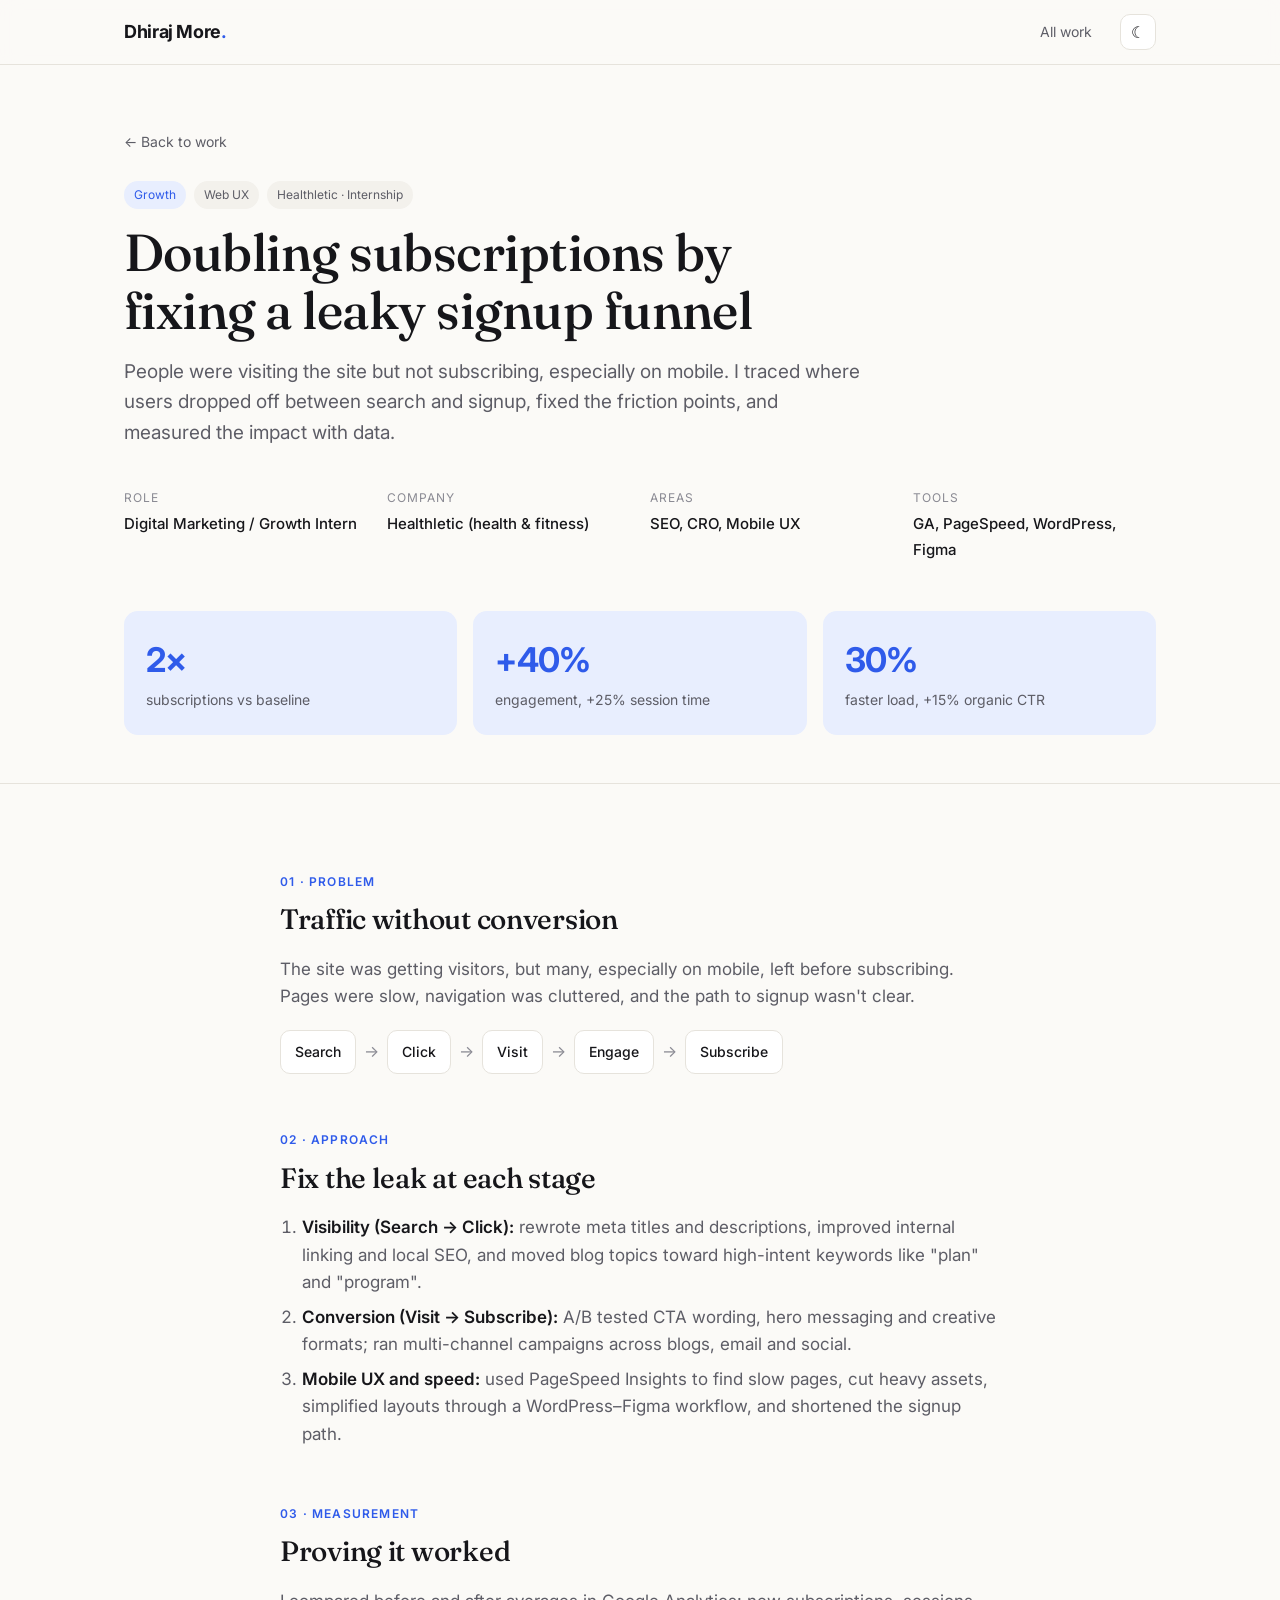
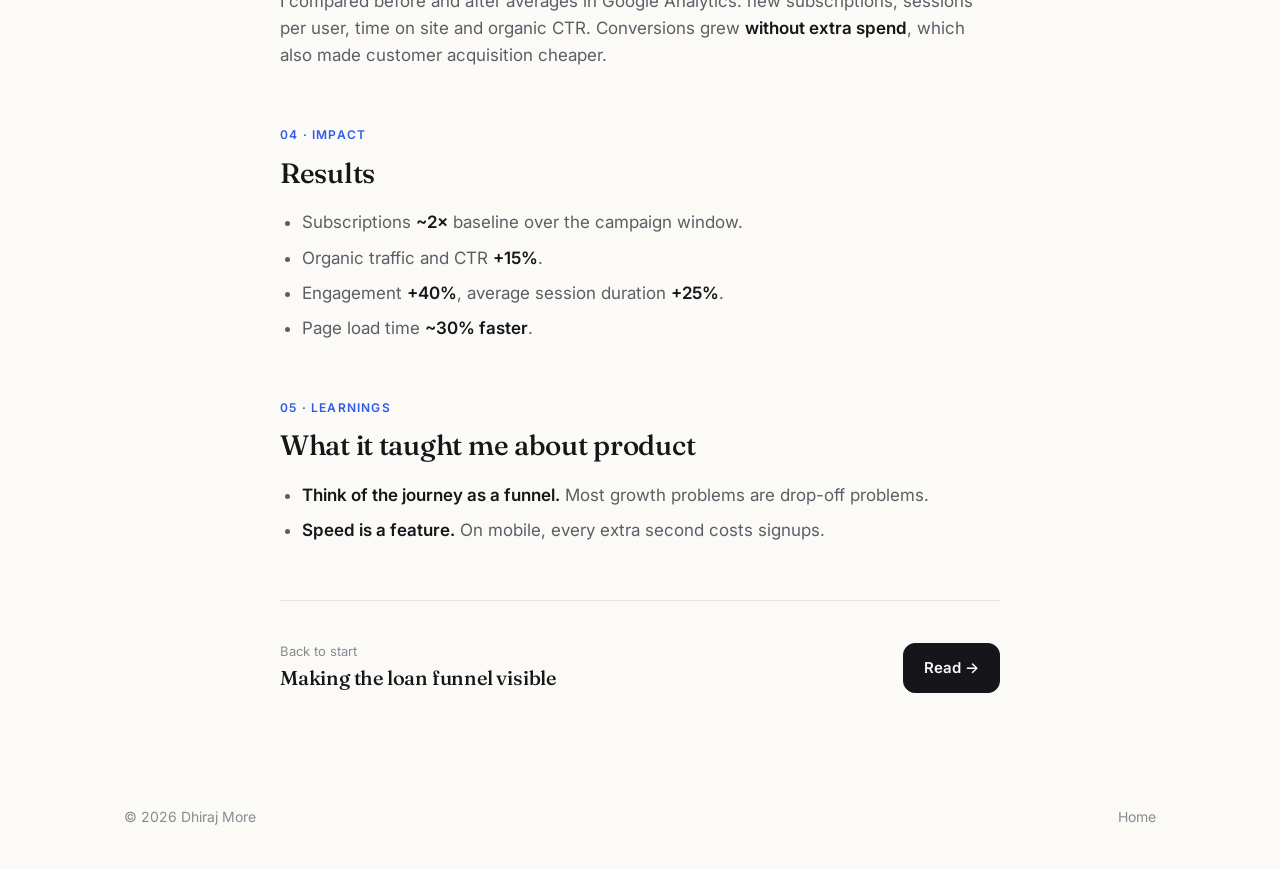
==== work/healthletic-growth.html @ 5b541748 "Launch portfolio site Co-Authored-By: Claude Opus 5.5 <noreply@anthropic.com>" ====
<!doctype html>
<html lang="en">
<head>
  <meta charset="utf-8">
  <meta name="viewport" content="width=device-width, initial-scale=1">
  <title>Healthletic Growth — Dhiraj More</title>
  <meta name="description" content="Case study: fixing a leaky search-to-signup funnel to double subscriptions at a health startup.">
  <link rel="icon" href="data:image/svg+xml,<svg xmlns='http://www.w3.org/2000/svg' viewBox='0 0 64 64'><rect width='64' height='64' rx='14' fill='%232f5bea'/><text x='50%' y='54%' text-anchor='middle' dominant-baseline='middle' font-family='Arial' font-weight='700' font-size='28' fill='white'>DM</text></svg>">
  <link rel="preconnect" href="https://fonts.googleapis.com">
  <link rel="preconnect" href="https://fonts.gstatic.com" crossorigin>
  <link href="https://fonts.googleapis.com/css2?family=Fraunces:ital,opsz,wght@0,9..144,500;1,9..144,500&family=Inter:wght@400;500;600;700&display=swap" rel="stylesheet">
  <link rel="stylesheet" href="../styles.css">
</head>
<body>
<nav class="nav">
  <div class="wrap">
    <a href="../index.html" class="logo">Dhiraj More<span>.</span></a>
    <div class="nav-links">
      <a href="../index.html#work" class="keep">All work</a>
      <button class="theme-btn" aria-label="Toggle dark mode">☾</button>
    </div>
  </div>
</nav>

<header class="cs-hero">
  <div class="wrap">
    <a href="../index.html#work" class="back">← Back to work</a>
    <div class="tags" style="display:flex;gap:8px;flex-wrap:wrap"><span class="tag accent">Growth</span><span class="tag">Web UX</span><span class="tag">Healthletic · Internship</span></div>
    <h1 class="serif">Doubling subscriptions by fixing a leaky signup funnel</h1>
    <p class="lead">People were visiting the site but not subscribing, especially on mobile. I traced where users dropped off between search and signup, fixed the friction points, and measured the impact with data.</p>
    <div class="meta">
      <div><span>Role</span><b>Digital Marketing / Growth Intern</b></div>
      <div><span>Company</span><b>Healthletic (health & fitness)</b></div>
      <div><span>Areas</span><b>SEO, CRO, Mobile UX</b></div>
      <div><span>Tools</span><b>GA, PageSpeed, WordPress, Figma</b></div>
    </div>
    <div class="impact">
      <div><b>2×</b><span>subscriptions vs baseline</span></div>
      <div><b>+40%</b><span>engagement, +25% session time</span></div>
      <div><b>30%</b><span>faster load, +15% organic CTR</span></div>
    </div>
  </div>
</header>

<article class="wrap">
  <div class="cs-body">
    <h2 class="serif"><small>01 · Problem</small>Traffic without conversion</h2>
    <p>The site was getting visitors, but many, especially on mobile, left before subscribing. Pages were slow, navigation was cluttered, and the path to signup wasn't clear.</p>
    <div class="flow"><div>Search</div><i>→</i><div>Click</div><i>→</i><div>Visit</div><i>→</i><div>Engage</div><i>→</i><div>Subscribe</div></div>

    <h2 class="serif"><small>02 · Approach</small>Fix the leak at each stage</h2>
    <ol>
      <li><strong>Visibility (Search → Click):</strong> rewrote meta titles and descriptions, improved internal linking and local SEO, and moved blog topics toward high-intent keywords like "plan" and "program".</li>
      <li><strong>Conversion (Visit → Subscribe):</strong> A/B tested CTA wording, hero messaging and creative formats; ran multi-channel campaigns across blogs, email and social.</li>
      <li><strong>Mobile UX and speed:</strong> used PageSpeed Insights to find slow pages, cut heavy assets, simplified layouts through a WordPress–Figma workflow, and shortened the signup path.</li>
    </ol>

    <h2 class="serif"><small>03 · Measurement</small>Proving it worked</h2>
    <p>I compared before and after averages in Google Analytics: new subscriptions, sessions per user, time on site and organic CTR. Conversions grew <strong>without extra spend</strong>, which also made customer acquisition cheaper.</p>

    <h2 class="serif"><small>04 · Impact</small>Results</h2>
    <ul>
      <li>Subscriptions <strong>~2×</strong> baseline over the campaign window.</li>
      <li>Organic traffic and CTR <strong>+15%</strong>.</li>
      <li>Engagement <strong>+40%</strong>, average session duration <strong>+25%</strong>.</li>
      <li>Page load time <strong>~30% faster</strong>.</li>
    </ul>

    <h2 class="serif"><small>05 · Learnings</small>What it taught me about product</h2>
    <ul>
      <li><strong>Think of the journey as a funnel.</strong> Most growth problems are drop-off problems.</li>
      <li><strong>Speed is a feature.</strong> On mobile, every extra second costs signups.</li>
    </ul>

    <div class="next-cs">
      <div><span>Back to start</span><b class="serif">Making the loan funnel visible</b></div>
      <a href="loan-funnel-analytics.html" class="btn primary">Read →</a>
    </div>
  </div>
</article>

<footer><div class="wrap"><span>© <span data-year></span> Dhiraj More</span><a href="../index.html">Home</a></div></footer>
<script src="../script.js"></script>
</body>
</html>
---- styles.css ----
:root {
  --bg: #fbfaf7;
  --surface: #ffffff;
  --surface-2: #f3f1ec;
  --text: #16161a;
  --muted: #5d5d66;
  --faint: #8a8a93;
  --line: #e6e3dc;
  --accent: #2f5bea;
  --accent-soft: #e8eefe;
  --good: #1f8a5b;
  --shadow: 0 1px 2px rgba(0,0,0,.04), 0 8px 24px rgba(0,0,0,.05);
  --radius: 16px;
  --max: 1080px;
}
@media (prefers-color-scheme: dark) {
  :root:not([data-theme="light"]) {
    --bg: #0e0f12; --surface: #16181d; --surface-2: #1d2027; --text: #ececf1;
    --muted: #a3a3ad; --faint: #7a7a85; --line: #2a2d35; --accent: #7c9cff;
    --accent-soft: #1d2540; --good: #4cc38a; --shadow: 0 1px 2px rgba(0,0,0,.3), 0 8px 24px rgba(0,0,0,.25);
  }
}
:root[data-theme="dark"] {
  --bg: #0e0f12; --surface: #16181d; --surface-2: #1d2027; --text: #ececf1;
  --muted: #a3a3ad; --faint: #7a7a85; --line: #2a2d35; --accent: #7c9cff;
  --accent-soft: #1d2540; --good: #4cc38a; --shadow: 0 1px 2px rgba(0,0,0,.3), 0 8px 24px rgba(0,0,0,.25);
}

* { box-sizing: border-box; margin: 0; padding: 0; }
html { scroll-behavior: smooth; }
body {
  font-family: "Inter", system-ui, -apple-system, sans-serif;
  background: var(--bg); color: var(--text);
  line-height: 1.6; font-size: 16px; -webkit-font-smoothing: antialiased;
}
a { color: inherit; text-decoration: none; }
img { max-width: 100%; }
.wrap { max-width: var(--max); margin: 0 auto; padding: 0 24px; }
.serif { font-family: "Fraunces", Georgia, serif; font-weight: 500; letter-spacing: -.01em; }

/* Nav */
.nav {
  position: sticky; top: 0; z-index: 10;
  background: color-mix(in srgb, var(--bg) 85%, transparent);
  backdrop-filter: blur(10px); border-bottom: 1px solid var(--line);
}
.nav .wrap { display: flex; align-items: center; justify-content: space-between; height: 64px; }
.logo { font-weight: 700; letter-spacing: -.02em; font-size: 18px; }
.logo span { color: var(--accent); }
.nav-links { display: flex; gap: 28px; align-items: center; font-size: 14px; color: var(--muted); }
.nav-links a:hover { color: var(--text); }
.theme-btn {
  border: 1px solid var(--line); background: var(--surface); color: var(--text);
  width: 36px; height: 36px; border-radius: 10px; cursor: pointer; font-size: 16px;
}

/* Hero */
.hero { padding: 96px 0 72px; }
.eyebrow {
  display: inline-flex; align-items: center; gap: 8px; font-size: 13px; color: var(--muted);
  border: 1px solid var(--line); background: var(--surface); padding: 6px 12px; border-radius: 99px;
}
.dot { width: 8px; height: 8px; border-radius: 50%; background: var(--good); box-shadow: 0 0 0 3px color-mix(in srgb, var(--good) 25%, transparent); }
.hero h1 { font-size: clamp(38px, 6vw, 64px); line-height: 1.08; margin: 24px 0 20px; max-width: 16ch; }
.hero h1 em { color: var(--accent); font-style: italic; }
.hero p.lead { font-size: 19px; color: var(--muted); max-width: 60ch; }
.cta-row { display: flex; gap: 12px; margin-top: 32px; flex-wrap: wrap; }
.btn {
  display: inline-flex; align-items: center; gap: 8px; padding: 12px 20px; border-radius: 12px;
  font-weight: 600; font-size: 15px; border: 1px solid var(--line); background: var(--surface); transition: transform .15s, border-color .15s;
}
.btn:hover { transform: translateY(-1px); border-color: var(--faint); }
.btn.primary { background: var(--text); color: var(--bg); border-color: var(--text); }

.stats { display: grid; grid-template-columns: repeat(4, 1fr); gap: 16px; margin-top: 64px; }
.stat { border-top: 1px solid var(--line); padding-top: 16px; }
.stat b { display: block; font-size: 28px; letter-spacing: -.02em; }
.stat span { font-size: 14px; color: var(--muted); }

/* Sections */
section { padding: 72px 0; }
.sec-head { display: flex; justify-content: space-between; align-items: end; gap: 24px; margin-bottom: 36px; flex-wrap: wrap; }
.sec-head h2 { font-size: clamp(28px, 4vw, 40px); }
.sec-head p { color: var(--muted); max-width: 46ch; }
.label { font-size: 12px; font-weight: 600; text-transform: uppercase; letter-spacing: .1em; color: var(--accent); margin-bottom: 8px; }

/* Cards */
.grid { display: grid; grid-template-columns: repeat(2, 1fr); gap: 20px; }
.card {
  background: var(--surface); border: 1px solid var(--line); border-radius: var(--radius);
  padding: 28px; box-shadow: var(--shadow); display: flex; flex-direction: column; gap: 14px;
  transition: transform .2s, border-color .2s;
}
a.card:hover { transform: translateY(-3px); border-color: var(--accent); }
.card .tags { display: flex; gap: 8px; flex-wrap: wrap; }
.tag { font-size: 12px; padding: 4px 10px; border-radius: 99px; background: var(--surface-2); color: var(--muted); }
.tag.accent { background: var(--accent-soft); color: var(--accent); }
.card h3 { font-size: 21px; letter-spacing: -.01em; line-height: 1.3; }
.card p { color: var(--muted); font-size: 15px; }
.card .metrics { display: flex; gap: 24px; margin-top: auto; padding-top: 14px; border-top: 1px dashed var(--line); }
.card .metrics div b { display: block; font-size: 20px; color: var(--text); }
.card .metrics div span { font-size: 12px; color: var(--faint); }
.card .more { font-size: 14px; font-weight: 600; color: var(--accent); }

/* About */
.about { display: grid; grid-template-columns: 1.3fr 1fr; gap: 48px; }
.about p { color: var(--muted); margin-bottom: 16px; font-size: 17px; }
.about p strong { color: var(--text); font-weight: 600; }
.principles { display: flex; flex-direction: column; gap: 12px; }
.principle { background: var(--surface); border: 1px solid var(--line); border-radius: 12px; padding: 16px 18px; }
.principle b { display: block; font-size: 15px; }
.principle span { font-size: 14px; color: var(--muted); }

/* Timeline */
.timeline { border-left: 2px solid var(--line); margin-left: 6px; }
.tl-item { position: relative; padding: 0 0 36px 32px; }
.tl-item::before {
  content: ""; position: absolute; left: -8px; top: 6px; width: 14px; height: 14px; border-radius: 50%;
  background: var(--bg); border: 2px solid var(--accent);
}
.tl-item.now::before { background: var(--accent); }
.tl-item .when { font-size: 13px; color: var(--faint); font-weight: 500; }
.tl-item h3 { font-size: 18px; margin: 2px 0 6px; }
.tl-item h3 span { color: var(--muted); font-weight: 400; }
.tl-item ul { color: var(--muted); font-size: 15px; padding-left: 18px; }
.tl-item li { margin-bottom: 4px; }

/* Skills */
.skills { display: grid; grid-template-columns: repeat(3, 1fr); gap: 20px; }
.skills .card h3 { font-size: 17px; }
.chips { display: flex; flex-wrap: wrap; gap: 8px; }
.chip { font-size: 13px; padding: 6px 12px; border-radius: 8px; border: 1px solid var(--line); background: var(--bg); }

/* Contact */
.contact {
  background: var(--text); color: var(--bg); border-radius: 24px; padding: 56px;
  display: flex; justify-content: space-between; align-items: center; gap: 32px; flex-wrap: wrap;
}
.contact h2 { font-size: clamp(28px, 4vw, 40px); max-width: 18ch; }
.contact p { opacity: .7; margin-top: 8px; }
.contact .btn { background: var(--bg); color: var(--text); border-color: var(--bg); }
.contact .btn.ghost { background: transparent; color: var(--bg); border-color: color-mix(in srgb, var(--bg) 40%, transparent); }

footer { padding: 40px 0; color: var(--faint); font-size: 14px; }
footer .wrap { display: flex; justify-content: space-between; flex-wrap: wrap; gap: 12px; }

/* Case study pages */
.cs-hero { padding: 64px 0 40px; border-bottom: 1px solid var(--line); }
.back { font-size: 14px; color: var(--muted); display: inline-flex; gap: 6px; margin-bottom: 28px; }
.back:hover { color: var(--text); }
.cs-hero h1 { font-size: clamp(32px, 5vw, 52px); line-height: 1.12; max-width: 22ch; margin: 14px 0 18px; }
.cs-hero .lead { font-size: 19px; color: var(--muted); max-width: 62ch; }
.meta { display: grid; grid-template-columns: repeat(4, 1fr); gap: 20px; margin-top: 40px; }
.meta div span { display: block; font-size: 12px; text-transform: uppercase; letter-spacing: .08em; color: var(--faint); margin-bottom: 4px; }
.meta div b { font-weight: 500; font-size: 15px; }
.note {
  margin-top: 28px; font-size: 13px; color: var(--muted); background: var(--surface-2);
  border: 1px dashed var(--line); padding: 10px 14px; border-radius: 10px; display: inline-block;
}
.impact { display: grid; grid-template-columns: repeat(3, 1fr); gap: 16px; margin: 48px 0 8px; }
.impact div { background: var(--accent-soft); border-radius: 14px; padding: 22px; }
.impact b { display: block; font-size: 34px; letter-spacing: -.02em; color: var(--accent); }
.impact span { font-size: 14px; color: var(--muted); }
.cs-body { max-width: 720px; margin: 0 auto; padding: 32px 0 72px; }
.cs-body h2 { font-size: 28px; margin: 56px 0 14px; }
.cs-body h2 small { display: block; font-family: "Inter", sans-serif; font-size: 12px; font-weight: 600; letter-spacing: .1em; text-transform: uppercase; color: var(--accent); margin-bottom: 6px; }
.cs-body p, .cs-body li { color: var(--muted); font-size: 17px; }
.cs-body p { margin-bottom: 14px; }
.cs-body ul, .cs-body ol { padding-left: 22px; margin-bottom: 14px; }
.cs-body li { margin-bottom: 8px; }
.cs-body strong { color: var(--text); font-weight: 600; }
.quote { border-left: 3px solid var(--accent); padding: 4px 0 4px 20px; margin: 24px 0; font-size: 19px; color: var(--text); font-style: italic; }
.options { display: grid; gap: 12px; margin: 20px 0; }
.option { border: 1px solid var(--line); border-radius: 12px; padding: 16px 18px; background: var(--surface); }
.option.chosen { border-color: var(--accent); box-shadow: 0 0 0 3px var(--accent-soft); }
.option b { display: block; margin-bottom: 4px; }
.option span { font-size: 15px; color: var(--muted); }
.flow { display: flex; align-items: center; gap: 8px; flex-wrap: wrap; margin: 20px 0; }
.flow div { padding: 10px 14px; border-radius: 10px; background: var(--surface); border: 1px solid var(--line); font-size: 14px; font-weight: 500; }
.flow i { color: var(--faint); font-style: normal; }
.next-cs { border-top: 1px solid var(--line); padding: 40px 0 0; margin-top: 56px; display: flex; justify-content: space-between; align-items: center; gap: 16px; flex-wrap: wrap; }
.next-cs span { font-size: 13px; color: var(--faint); display: block; }
.next-cs b { font-size: 20px; }

/* Reveal */
.reveal { opacity: 0; transform: translateY(16px); transition: opacity .6s ease, transform .6s ease; }
.reveal.in { opacity: 1; transform: none; }
@media (prefers-reduced-motion: reduce) { .reveal { opacity: 1; transform: none; transition: none; } }

@media (max-width: 860px) {
  .grid, .about, .skills { grid-template-columns: 1fr; }
  .stats, .meta { grid-template-columns: repeat(2, 1fr); }
  .impact { grid-template-columns: 1fr; }
  .nav-links a:not(.keep) { display: none; }
  .contact { padding: 36px 28px; }
}
@media (max-width: 520px) {
  .wrap { padding: 0 16px; }
  .hero { padding: 64px 0 48px; }
  .card { padding: 22px; }
}
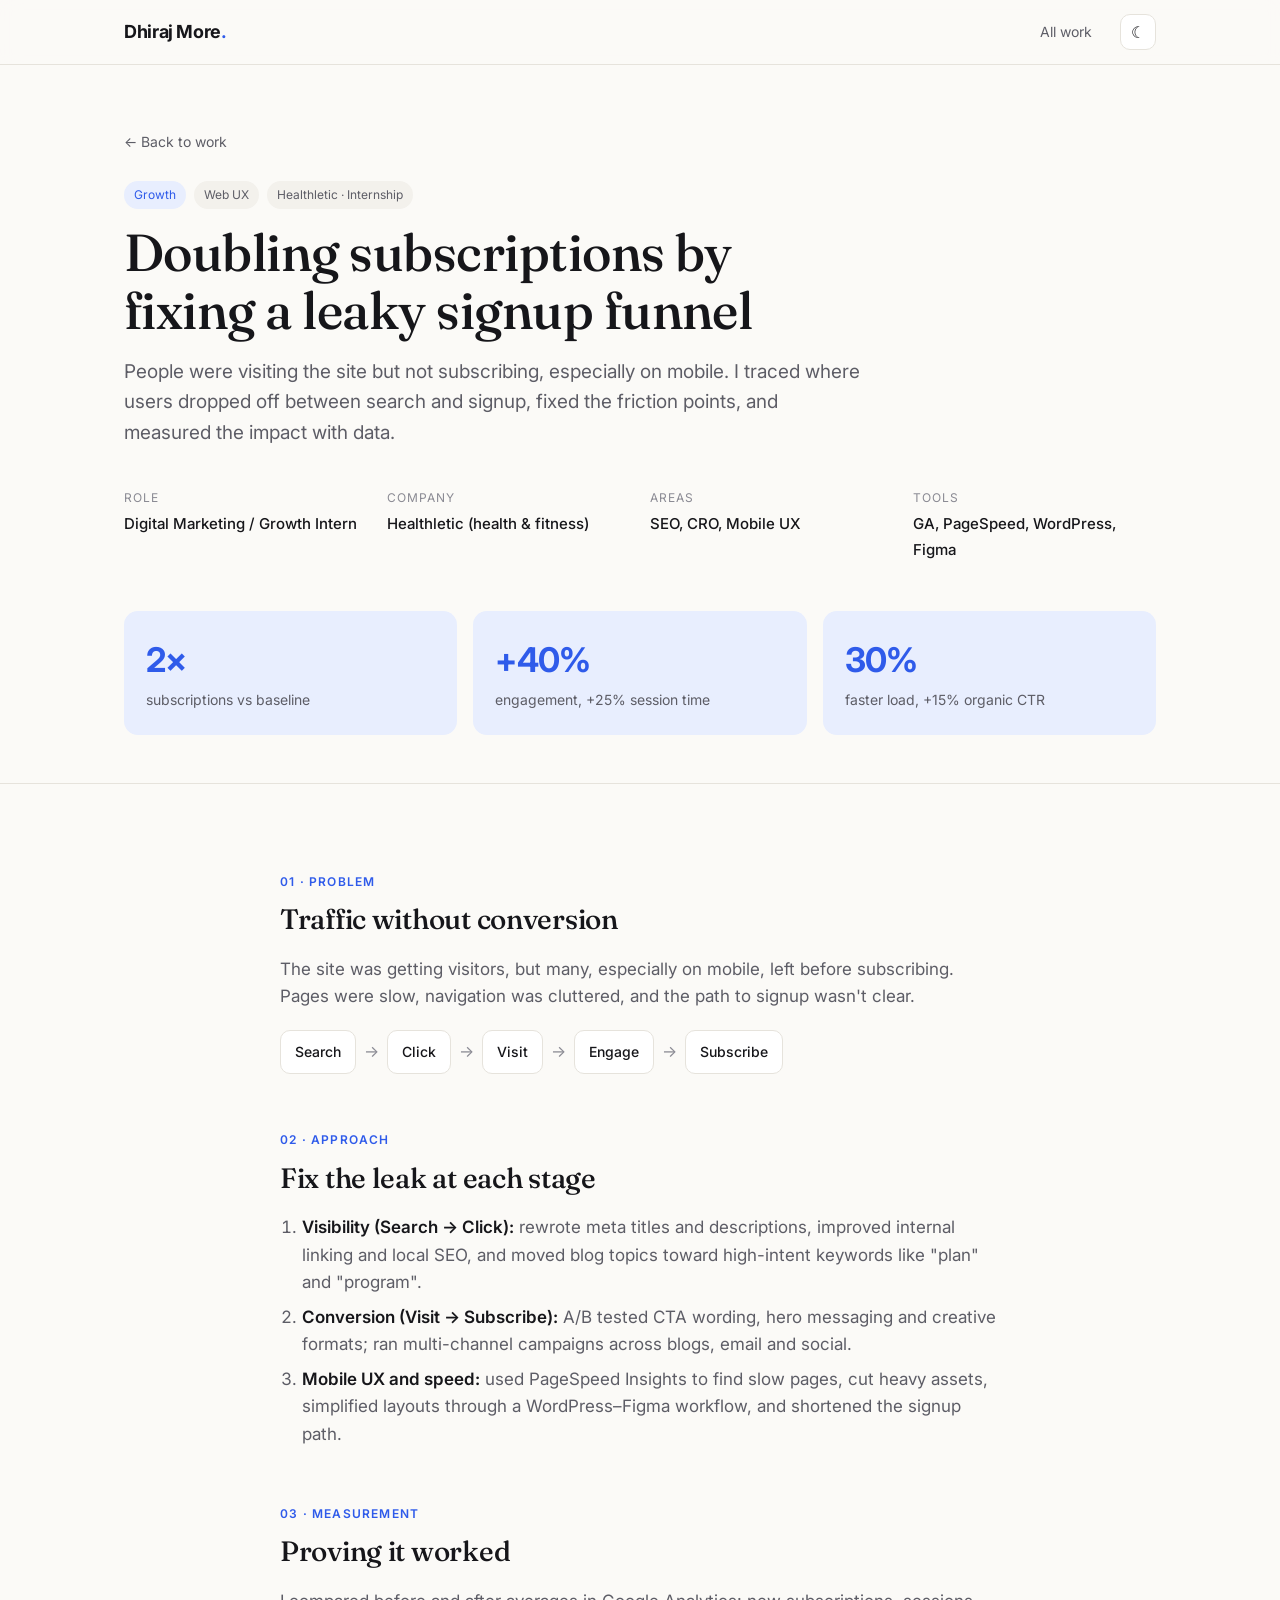
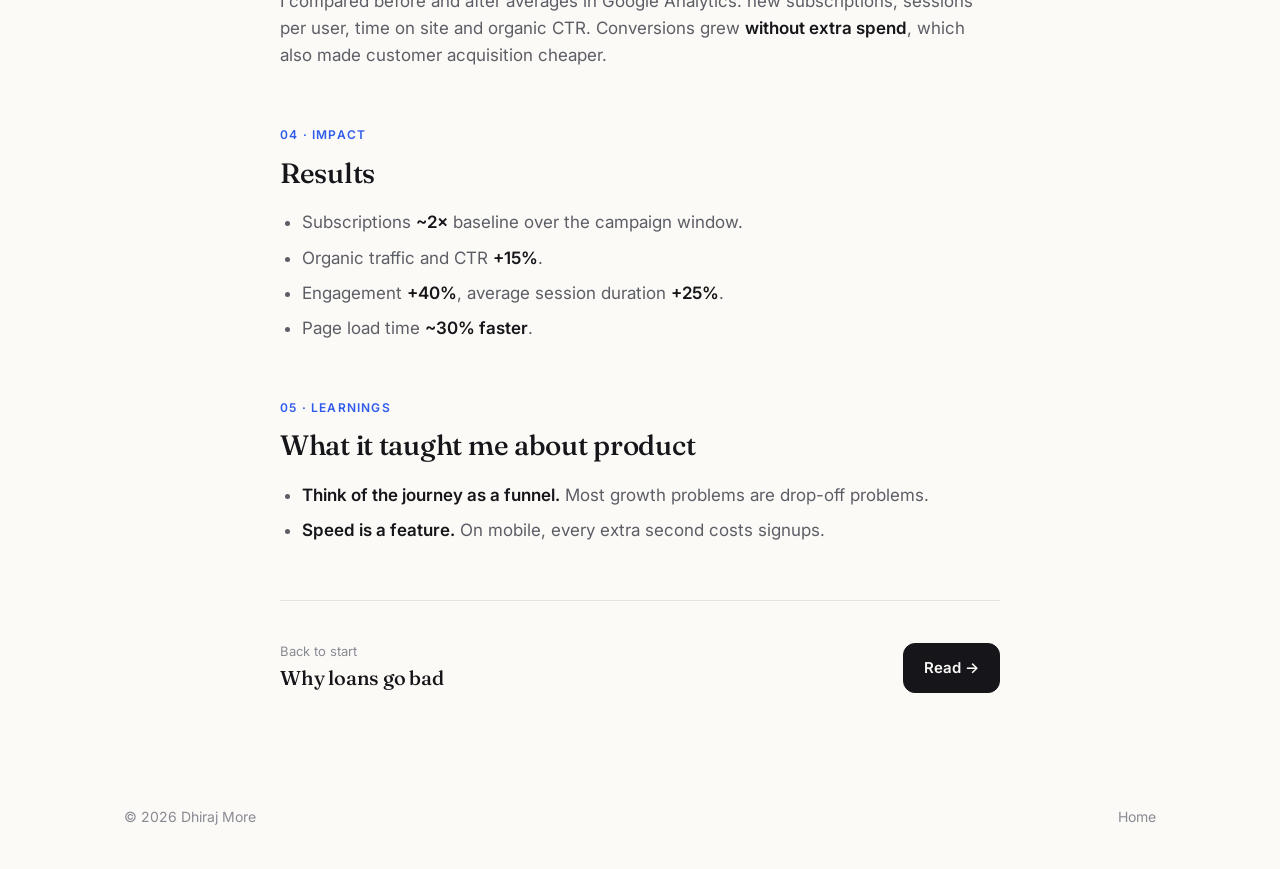
==== commit 9c2dc50e: "Portfolio v2: themed work, six real case studies, résumé, mobile fixes Case studies built from Jira " ====
--- a/work/healthletic-growth.html
+++ b/work/healthletic-growth.html
@@ -73,8 +73,8 @@
     </ul>
 
     <div class="next-cs">
-      <div><span>Back to start</span><b class="serif">Making the loan funnel visible</b></div>
-      <a href="loan-funnel-analytics.html" class="btn primary">Read →</a>
+      <div><span>Back to start</span><b class="serif">Why loans go bad</b></div>
+      <a href="why-loans-go-bad.html" class="btn primary">Read →</a>
     </div>
   </div>
 </article>
--- a/styles.css
+++ b/styles.css
@@ -199,3 +199,106 @@
   .hero { padding: 64px 0 48px; }
   .card { padding: 22px; }
 }
+
+/* Hero buddy: illustrated character that follows the cursor */
+:root { --skin: #f4c7a3; --skin-d: #e3a882; --hair: #2a1c19; --iris: #3a2a24; --blush: #ff8fa3; }
+.b-halo { fill: var(--accent-soft); }
+.b-spark { fill: var(--accent); opacity: .5; animation: b-float 5s ease-in-out infinite; }
+.b-spark.s2 { animation-delay: -1.6s; } .b-spark.s3 { animation-delay: -3.2s; }
+.b-hair { fill: var(--hair); }
+.b-skin { fill: var(--skin); } .b-skin-d { fill: var(--skin-d); }
+.b-top { fill: var(--accent); } .b-collar { fill: var(--bg); }
+.b-white { fill: #fff; } .b-iris { fill: var(--iris); }
+.b-blush { fill: var(--blush); opacity: .35; }
+.b-brow, .b-nose, .b-mouth { fill: none; stroke: var(--iris); stroke-width: 4; stroke-linecap: round; }
+.b-nose { stroke: var(--skin-d); stroke-width: 3.5; }
+.b-eye { transform-box: fill-box; transform-origin: center; transition: transform .08s ease; }
+.buddy.blink .b-eye { transform: scaleY(.1); }
+.buddy.happy .b-blush { opacity: .6; }
+#b-body { animation: b-breathe 4.5s ease-in-out infinite; transform-origin: 200px 460px; }
+@keyframes b-breathe { 50% { transform: translateY(-4px); } }
+@keyframes b-float { 50% { transform: translateY(-10px); } }
+@media (prefers-reduced-motion: reduce) { #b-body, .b-spark { animation: none; } }
+
+
+/* Full-screen hero stage: character lives in the background layer */
+.hero.stage { position: relative; overflow: hidden; min-height: calc(100svh - 64px); display: flex; align-items: center; padding: 72px 0 56px; }
+.stage-bg { position: absolute; inset: 0; z-index: 0; background: radial-gradient(60% 70% at 72% 60%, var(--accent-soft), transparent 70%); }
+.stage-bg canvas { position: absolute; inset: 0; width: 100%; height: 100%; display: none; }
+.stage[data-frames] .buddy { display: none; }
+.stage canvas { opacity: 0; transition: opacity .8s ease; }
+.stage.has-video canvas { display: block; opacity: 1; }
+/* Video backdrop is dark, so the hero stays dark in both themes */
+.stage[data-frames] { --bg: #0a0a0a; --text: #ececf1; --muted: #a3a3ad; --faint: #7a7a85; --line: #2a2d35; --surface: #16181d; --accent: #7c9cff; --accent-soft: #1d2540; background: var(--bg); color: var(--text); }
+.stage[data-frames] .stage-bg { background: none; }
+.stage[data-frames] .btn.primary { background: #ececf1; color: #0e0f12; border-color: #ececf1; }
+.stage.has-video .buddy { display: none; }
+.stage .buddy { position: absolute; bottom: 0; right: max(0px, calc((100vw - 1180px) / 2)); height: 94%; aspect-ratio: 400 / 460; }
+.stage .buddy svg { height: 100%; width: 100%; }
+.stage .b-halo { display: none; }
+.stage-fade { position: absolute; inset: 0; z-index: 1; pointer-events: none;
+  background: linear-gradient(90deg, var(--bg) 0%, color-mix(in srgb, var(--bg) 80%, transparent) 36%, transparent 60%),
+              linear-gradient(0deg, var(--bg) 0%, transparent 25%); }
+.stage-content { position: relative; z-index: 2; width: 100%; }
+.stage .hero-text { max-width: 620px; }
+.stage .stats { margin-top: 56px; max-width: 640px; }
+@media (max-width: 860px) {
+  .hero.stage { min-height: 0; display: block; padding: 48px 0 380px; }
+  .hero.stage[data-frames] { padding-bottom: 400px; }
+  .stage .stats { margin-top: 36px; }
+  .stage .buddy { height: 400px; right: 50%; transform: translateX(50%); }
+  .stage-fade { background: linear-gradient(180deg, var(--bg) 0%, var(--bg) 62%, color-mix(in srgb, var(--bg) 60%, transparent) 72%, transparent 84%),
+                linear-gradient(0deg, var(--bg) 0%, transparent 12%); }
+}
+
+/* Featured case studies: 3-up on desktop */
+.grid.three { grid-template-columns: repeat(3, 1fr); }
+.card .theme { font-size: 12px; font-weight: 600; letter-spacing: .08em; text-transform: uppercase; color: var(--accent); }
+.card .facts { list-style: none; display: flex; flex-direction: column; gap: 6px; margin-top: auto; padding-top: 14px; border-top: 1px dashed var(--line); }
+.card .facts li { font-size: 13.5px; color: var(--muted); display: flex; gap: 8px; }
+.card .facts li::before { content: "→"; color: var(--accent); }
+
+/* All work, filterable by theme */
+.filters { display: flex; gap: 8px; flex-wrap: wrap; margin-bottom: 24px; }
+.filters button { font: inherit; font-size: 14px; padding: 8px 14px; border-radius: 99px; border: 1px solid var(--line); background: var(--surface); color: var(--muted); cursor: pointer; }
+.filters button:hover { color: var(--text); border-color: var(--faint); }
+.filters button[aria-pressed="true"] { background: var(--text); color: var(--bg); border-color: var(--text); }
+.filters button span { opacity: .6; margin-left: 4px; font-variant-numeric: tabular-nums; }
+.worklist { display: grid; grid-template-columns: repeat(3, 1fr); gap: 14px; }
+.wi { background: var(--surface); border: 1px solid var(--line); border-radius: 12px; padding: 18px; display: flex; flex-direction: column; gap: 8px; }
+.wi[hidden] { display: none; }
+.wi .wt { display: flex; gap: 6px; flex-wrap: wrap; }
+.wi h3 { font-size: 16px; line-height: 1.35; }
+.wi p { font-size: 14px; color: var(--muted); }
+.wi a { font-size: 13.5px; font-weight: 600; color: var(--accent); margin-top: auto; }
+.wi.star { border-color: color-mix(in srgb, var(--accent) 45%, var(--line)); }
+
+/* How I work: the pipeline */
+.pipeline { display: grid; grid-template-columns: repeat(5, 1fr); gap: 12px; counter-reset: step; }
+.step { background: var(--surface); border: 1px solid var(--line); border-radius: 12px; padding: 18px; position: relative; }
+.step::before { counter-increment: step; content: counter(step); display: inline-grid; place-items: center; width: 26px; height: 26px; border-radius: 50%; background: var(--accent-soft); color: var(--accent); font-weight: 700; font-size: 13px; margin-bottom: 10px; }
+.step b { display: block; font-size: 15px; margin-bottom: 4px; }
+.step span { font-size: 13.5px; color: var(--muted); }
+.callout { margin-top: 20px; background: var(--surface-2); border-radius: 14px; padding: 18px 20px; color: var(--muted); font-size: 15px; }
+.callout b { color: var(--text); }
+
+@media (max-width: 1000px) {
+  .grid.three { grid-template-columns: repeat(2, 1fr); }
+  .worklist { grid-template-columns: repeat(2, 1fr); }
+  .pipeline { grid-template-columns: repeat(2, 1fr); }
+}
+@media (max-width: 640px) {
+  .grid.three, .worklist, .pipeline { grid-template-columns: 1fr; }
+  .filters { flex-wrap: nowrap; overflow-x: auto; margin-inline: -16px; padding: 0 16px 4px; scrollbar-width: none; }
+  .filters button { flex: none; }
+  .hero h1 { font-size: clamp(32px, 9vw, 40px); }
+  .hero p.lead { font-size: 17px; }
+  .stats { gap: 12px; margin-top: 40px; }
+  .stat b { font-size: 24px; }
+  .contact { padding: 32px 22px; border-radius: 18px; }
+  .meta { grid-template-columns: 1fr 1fr; gap: 14px; }
+  .cs-body p, .cs-body li { font-size: 16px; }
+  .cs-body h2 { font-size: 24px; margin-top: 44px; }
+  .impact b { font-size: 28px; }
+  section { padding: 56px 0; }
+}
